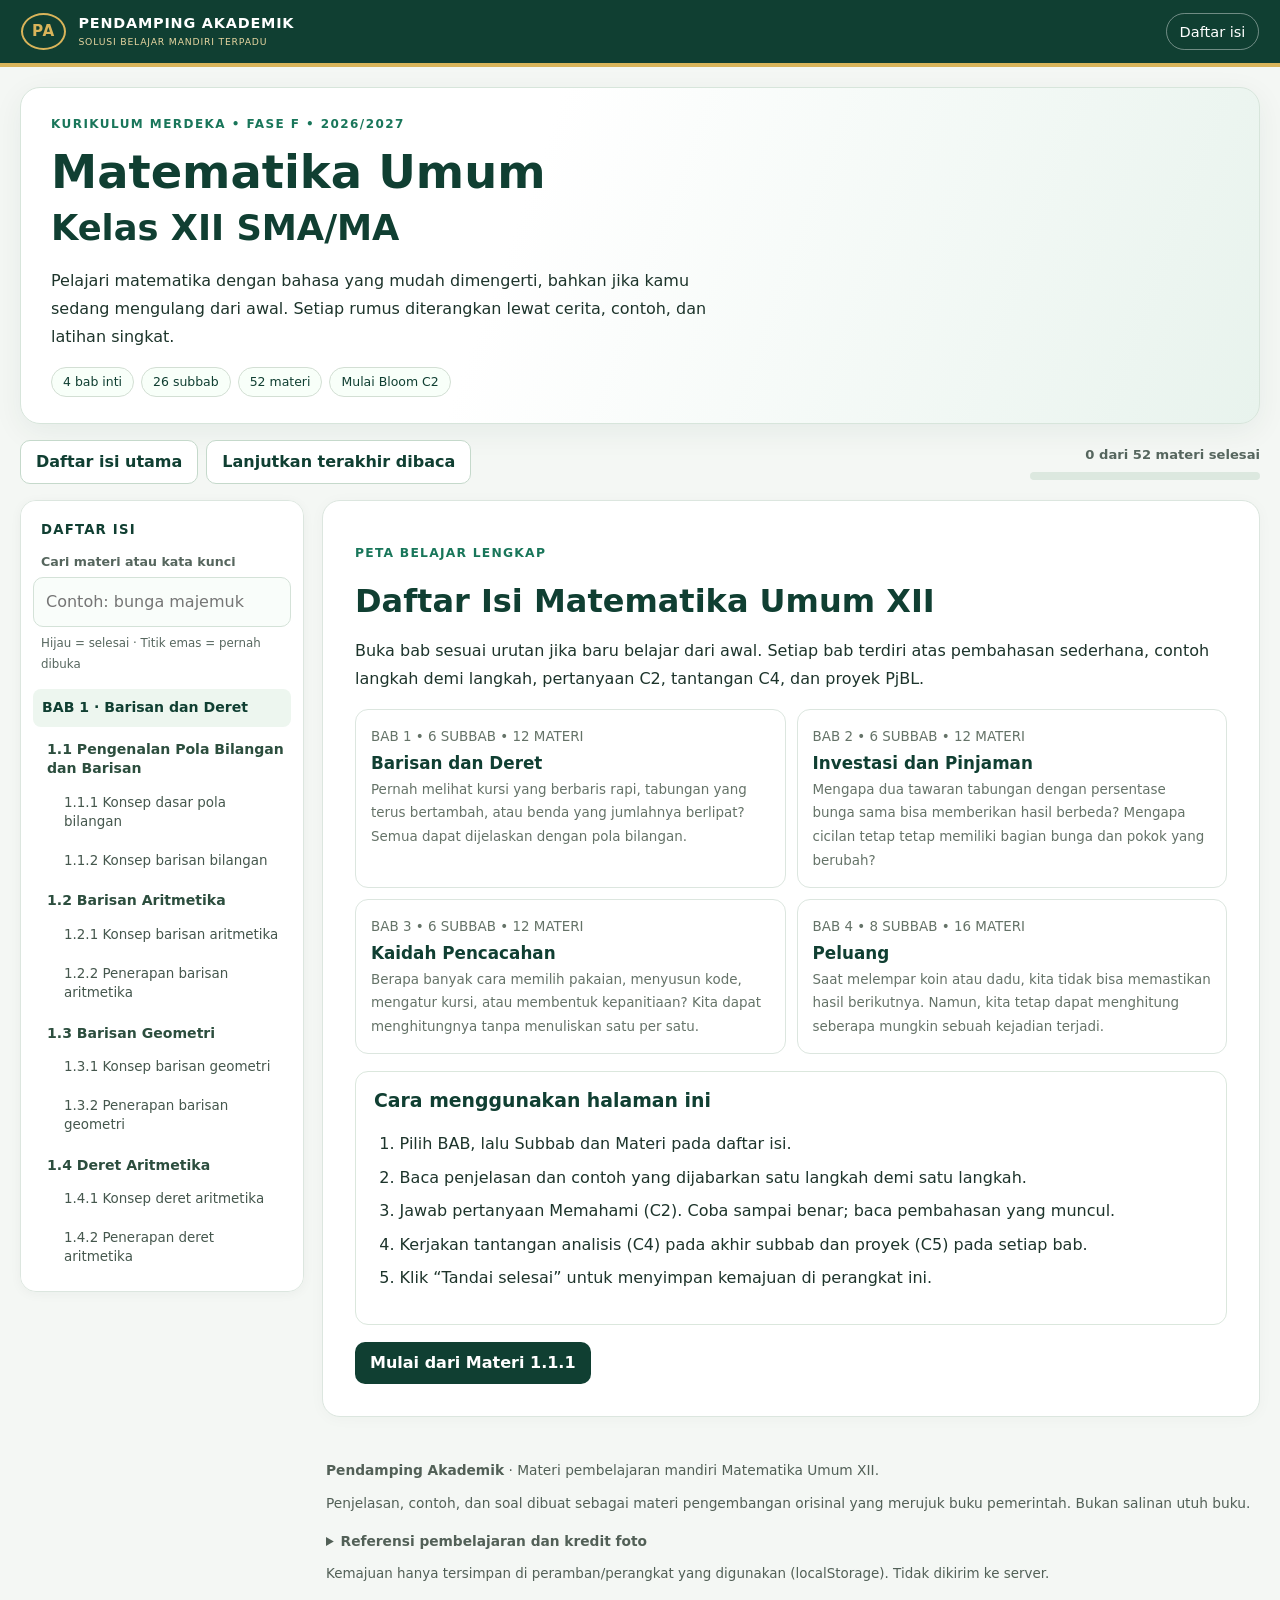
==== index.html @ 65727d61 "Add files via upload" ====
<!doctype html>
<html lang="id">
<head>
  <meta charset="utf-8">
  <meta name="viewport" content="width=device-width,initial-scale=1">
  <meta name="description" content="Materi Matematika Umum kelas XII SMA/MA Kurikulum Merdeka revisi 2025. Empat bab, 26 subbab, 52 materi, penjelasan sederhana, contoh soal, kuis C2, dan proyek PjBL.">
  <meta name="theme-color" content="#103f32">
  <meta name="robots" content="index, follow">
  <meta property="og:title" content="Matematika Umum Kelas XII — Pendamping Akademik">
  <meta property="og:description" content="Belajar dari nol: Barisan dan Deret, Investasi dan Pinjaman, Kaidah Pencacahan, Peluang.">
  <title>Matematika Umum Kelas XII SMA/MA | Pendamping Akademik</title>
  <link rel="stylesheet" href="style.css">
  <script defer src="materi.js"></script>
  <script defer src="app.js"></script>
</head>
<body>
  <a class="skip" href="#konten">Langsung ke materi</a>
  <header class="topbar">
    <div class="top-inner">
      <div class="brand"><span class="brand-mark" aria-hidden="true">PA</span><span><strong>PENDAMPING AKADEMIK</strong><small>SOLUSI BELAJAR MANDIRI TERPADU</small></span></div>
      <a class="top-link" href="#beranda">Daftar isi</a>
    </div>
  </header>
  <div class="shell">
    <section class="intro" aria-labelledby="headline">
      <div class="intro-copy"><p class="eyebrow">KURIKULUM MERDEKA • FASE F • 2026/2027</p>
      <h1 id="headline">Matematika Umum <span>Kelas XII SMA/MA</span></h1>
      <p>Pelajari matematika dengan bahasa yang mudah dimengerti, bahkan jika kamu sedang mengulang dari awal. Setiap rumus diterangkan lewat cerita, contoh, dan latihan singkat.</p>
      <div class="intro-tags"><span>4 bab inti</span><span>26 subbab</span><span>52 materi</span><span>Mulai Bloom C2</span></div>
      </div>
      <img class="intro-photo" src="https://images.unsplash.com/photo-1707902665498-a202981fb5ac?auto=format&fit=crop&w=1100&q=82" loading="lazy" alt="Foto nyata meja belajar dengan catatan, pensil, dan peralatan perhitungan" onerror="this.style.display='none'">
    </section>
    <section class="utility" aria-label="Navigasi dan kemajuan">
      <div class="utility-left"><button class="btn btn-ghost" id="homeBtn" type="button">Daftar isi utama</button><button class="btn btn-ghost" id="resumeBtn" type="button">Lanjutkan terakhir dibaca</button></div>
      <div class="progress-box"><span id="progressText">0 dari 52 materi selesai</span><div class="progress-track" role="progressbar" aria-label="Kemajuan belajar" aria-valuemin="0" aria-valuemax="100" aria-valuenow="0" id="progressTrack"><div class="progress-fill" id="progressFill"></div></div></div>
    </section>
    <div class="workspace">
      <aside class="sidebar" aria-label="Daftar isi">
        <div class="sidebar-title"><strong>DAFTAR ISI</strong><button type="button" class="btn-mini" id="sidebarClose">Tutup</button></div>
        <label class="search-label" for="searchInput">Cari materi atau kata kunci</label>
        <input id="searchInput" class="search" type="search" placeholder="Contoh: bunga majemuk" autocomplete="off">
        <p id="searchCount" class="search-count" aria-live="polite"></p>
        <nav id="toc" class="toc" aria-label="Bab, subbab, dan materi"></nav>
      </aside>
      <main class="main" id="konten" tabindex="-1">
        <button class="mobile-toc" id="sidebarOpen" type="button">Buka daftar isi semua bab</button>
        <div id="page" aria-live="polite"><p>Memuat materi pembelajaran…</p></div>
        <footer class="site-footer">
          <p><strong>Pendamping Akademik</strong> · Materi pembelajaran mandiri Matematika Umum XII.</p>
          <p>Penjelasan, contoh, dan soal dibuat sebagai materi pengembangan orisinal yang merujuk buku pemerintah. Bukan salinan utuh buku.</p>
          <details><summary>Referensi pembelajaran dan kredit foto</summary><div id="sources"></div></details>
          <p class="footnote">Kemajuan hanya tersimpan di peramban/perangkat yang digunakan (localStorage). Tidak dikirim ke server.</p>
        </footer>
      </main>
    </div>
  </div>
  <div id="sidebarBackdrop" class="backdrop" hidden></div>
  <noscript>Aktifkan JavaScript agar daftar isi, pembahasan, dan navigasi materi tampil. Data materi tersedia di file materi.json pada repositori ini.</noscript>
</body>
</html>
---- style.css ----
:root{--ink:#1d342b;--green:#103f32;--emerald:#19765a;--gold:#d9b45a;--bg:#f4f7f4;--line:#dce6df;--muted:#56665e;--white:#fff;--radius:16px;color-scheme:light}
*{box-sizing:border-box}html{scroll-behavior:smooth}body{margin:0;color:var(--ink);background:var(--bg);font:16px/1.75 system-ui,-apple-system,BlinkMacSystemFont,"Segoe UI",Arial,sans-serif}button,input{font:inherit}a{color:var(--emerald)}a:hover{text-decoration:underline}button{cursor:pointer}button:focus-visible,a:focus-visible,input:focus-visible{outline:3px solid #c8a247;outline-offset:3px}h1,h2,h3,h4{line-height:1.35;color:var(--green)}h1{font-size:clamp(1.9rem,4vw,2.9rem);margin:.2rem 0 1rem}h2{font-size:clamp(1.4rem,3vw,2rem);margin:0 0 .85rem}h3{font-size:1.18rem;margin:1.4rem 0 .6rem}p{margin:.6rem 0 1rem}ol,ul{padding-left:1.6rem}li{margin:.35rem 0}small,.footnote{font-size:.84rem}.skip{position:absolute;left:-999em;top:1rem;background:white;padding:1rem}.skip:focus{left:1rem;z-index:99}.topbar{background:var(--green);color:#fff;border-bottom:4px solid var(--gold)}.top-inner{max-width:1280px;margin:auto;padding:.8rem 1.3rem;display:flex;align-items:center;justify-content:space-between;gap:1rem}.brand{display:flex;align-items:center;gap:12px;line-height:1.15;letter-spacing:.05em}.brand strong{font-size:.9rem;display:block}.brand small{font-size:.58rem;display:block;margin-top:5px;color:#e6d5a0}.brand-mark{border:2px solid var(--gold);color:var(--gold);font-weight:800;padding:.5rem .58rem;border-radius:50%;font-size:.95rem}.top-link{color:#fff;font-size:.91rem;text-decoration:none;border:1px solid #ffffff66;border-radius:999px;padding:.28rem .8rem}.shell{max-width:1280px;margin:auto;padding:20px}.intro{border-radius:20px;background:linear-gradient(110deg,#fff 40%,#e8f3ed);display:flex;gap:18px;align-items:stretch;overflow:hidden;border:1px solid #d7e5db;min-height:235px;box-shadow:0 8px 30px #103f3210}.intro-copy{padding:26px 30px;flex:1}.intro-copy h1 span{display:block;font-size:.76em}.intro-copy p{max-width:700px}.intro-photo{object-fit:cover;max-width:33%;width:33%;min-width:215px;object-position:center}.eyebrow{font-size:.75rem!important;letter-spacing:.12em;font-weight:800;color:var(--emerald);margin:0 0 6px}.intro-tags{display:flex;flex-wrap:wrap;gap:7px}.intro-tags span{font-size:.78rem;color:var(--green);border:1px solid #d3dfd4;background:#f8fff9;border-radius:999px;padding:3px 11px}.utility{display:flex;align-items:center;justify-content:space-between;gap:15px;padding:16px 0}.utility-left{display:flex;flex-wrap:wrap;gap:8px}.btn{border:0;padding:9px 15px;border-radius:10px;font-weight:650;line-height:1.5;transition:.16s ease}.btn:hover{transform:translateY(-1px)}.btn-primary{background:var(--green);color:white}.btn-primary:hover{background:#1a6b4f}.btn-secondary{background:#ecf7f1;color:var(--green);border:1px solid #bcdac8}.btn-ghost{border:1px solid #c5d9cb;color:var(--green);background:#fff}.btn:disabled{opacity:.4;cursor:not-allowed;transform:none}.progress-box{min-width:170px;width:230px;max-width:42%;font-size:.82rem;font-weight:650;color:var(--muted);text-align:right}.progress-track{width:100%;height:8px;border-radius:99px;background:#dce8df;overflow:hidden;margin-top:5px}.progress-fill{height:100%;width:0%;background:var(--emerald);transition:width .3s}.workspace{display:grid;grid-template-columns:284px minmax(0,1fr);gap:18px;align-items:start}.sidebar{position:sticky;top:12px;max-height:88vh;overflow:auto;border:1px solid var(--line);background:#fff;border-radius:16px;padding:15px 12px;box-shadow:0 2px 12px #20352b0b;scrollbar-width:thin}.sidebar-title{display:flex;justify-content:space-between;align-items:center;padding:2px 8px 8px;color:var(--green);font-size:.83rem;letter-spacing:.09em}.search-label{font-size:.79rem;display:block;margin:2px 8px 4px;font-weight:600;color:var(--muted)}.search{width:100%;border:1px solid #d4e2d8;border-radius:10px;padding:10px 12px;outline:0;background:#f9fdfa}.search-count{font-size:.74rem;color:var(--muted);margin:6px 8px}.toc{font-size:.88rem}.toc-chap{border-top:1px solid var(--line);padding:8px 0}.toc-chap:first-child{border-top:0}.toc-chapter{width:100%;border:0;text-align:left;background:#edf6ef;color:var(--green);border-radius:8px;padding:9px;font-weight:800;line-height:1.4}.toc-section{margin:10px 0 5px;padding-left:10px}.toc-section-btn{width:100%;border:0;background:transparent;text-align:left;color:#2c4e3e;font-weight:760;padding:3px 4px;line-height:1.4}.toc-lesson{display:block;width:calc(100% - 11px);margin:4px 0 4px 11px;padding:7px 9px;border:1px solid transparent;border-radius:8px;text-align:left;font-size:.84rem;line-height:1.4;background:transparent;color:#45574d}.toc-lesson:hover,.toc-section-btn:hover{background:#edf7ef}.toc-lesson.active{border-color:#83bba0;background:#e7f4eb;color:#145d42;font-weight:750}.toc-lesson.done:before{content:'✓ ';color:#168353;font-weight:800}.toc-lesson.viewed:not(.done):before{content:'• ';color:#c09538;font-weight:800}.main{min-width:0}.mobile-toc,.btn-mini{display:none}.panel{background:white;border:1px solid var(--line);border-radius:18px;padding:clamp(17px,3vw,32px);box-shadow:0 2px 15px #20352b08;margin-bottom:16px}.breadcrumb{font-size:.79rem;color:var(--muted);margin-bottom:18px;display:flex;gap:6px;flex-wrap:wrap}.crumb{background:transparent;border:0;padding:0;color:var(--emerald);text-decoration:underline;font-weight:600}.kicker{text-transform:uppercase;font-size:.77rem;letter-spacing:.1em;color:var(--emerald);font-weight:800}.section-subtitle{font-size:1.04rem;color:#506357;margin-bottom:15px}.topic-lead{background:#f3f9f4;border-left:4px solid var(--emerald);padding:15px 18px;border-radius:0 11px 11px 0;font-size:1.02rem}.concept{border:1px solid #dbe7dd;padding:16px 18px;border-radius:13px;margin:17px 0;background:#fff}.concept h3{margin:0 0 8px}.concept p{margin-bottom:5px}.formula{background:#103f32;color:#f8eac3;padding:15px 18px;border-radius:12px;overflow-wrap:anywhere;font-size:1.08rem;font-weight:700;margin:16px 0;letter-spacing:.01em}.example{border:1px solid #e8d8a9;background:#fffdf5;border-radius:14px;padding:18px;margin:20px 0}.example h3{margin:0 0 8px}.steps{counter-reset:calcstep;list-style:none;padding-left:0}.steps li{counter-increment:calcstep;padding:8px 0 8px 44px;position:relative;border-bottom:1px solid #eee9d8}.steps li:last-child{border-bottom:0}.steps li::before{content:counter(calcstep);position:absolute;left:0;top:10px;width:27px;height:27px;border-radius:50%;background:#e9ddad;color:#5b4a13;text-align:center;font-size:.82rem;font-weight:800;line-height:27px}.answer{color:var(--green);font-weight:750;background:#edf7ef;border-radius:9px;padding:10px 13px;margin-top:9px}.trap{border-left:4px solid var(--gold);background:#fff9e8;padding:13px 15px;margin:16px 0;border-radius:0 10px 10px 0}.subtopics{margin:10px 0;display:flex;flex-wrap:wrap;gap:7px;padding:0;list-style:none}.subtopics li{display:block;background:#f6f7f2;border:1px solid #e1e7de;font-size:.82rem;padding:4px 9px;border-radius:8px;margin:0}.quiz{border:1px solid #c1dbcc;background:#f7fcf8;border-radius:15px;padding:18px;margin:24px 0}.quiz h3{margin:0 0 5px}.quiz button.choice{display:block;width:100%;text-align:left;padding:10px 12px;margin:8px 0;border:1px solid #bed3c4;border-radius:9px;background:white;color:var(--ink);font-weight:500}.quiz button.choice:hover:not(:disabled){background:#e7f5ec}.quiz button.choice.correct{border-color:#31946b;background:#dff5e8}.quiz button.choice.wrong{border-color:#ba7b6b;background:#fff1ed}.quiz button.choice:disabled{cursor:default}.quiz-feedback{margin-top:10px;font-weight:650}.quiz-feedback.ok{color:#0e7652}.quiz-feedback.no{color:#9d4c34}.chapter-photo{width:100%;height:200px;object-fit:cover;border-radius:13px;margin:8px 0}.photo-credit{font-size:.76rem;color:var(--muted);margin-top:-2px}.chapter-list{display:grid;grid-template-columns:repeat(2,minmax(0,1fr));gap:11px;margin:16px 0}.chapter-card{display:flex;flex-direction:column;text-align:left;border:1px solid var(--line);border-radius:13px;background:#fff;padding:15px;min-height:120px}.chapter-card:hover{background:#f1faf4;border-color:#87b99f}.chapter-card strong{font-size:1.05rem;color:var(--green)}.chapter-card small{color:#657368}.chapter-card img{width:100%;height:125px;object-fit:cover;border-radius:8px;margin-bottom:8px}.section-link{display:block;text-align:left;width:100%;padding:12px;border:1px solid var(--line);background:#fff;border-radius:10px;margin:8px 0;color:var(--green);font-weight:750}.section-link:hover{background:#edf8f0}.chapter-overview{border-left:4px solid var(--gold);padding:12px 16px;background:#fffaf1}.project{background:#f6f9ef;border:1px solid #dbe3b8;padding:18px;border-radius:13px;margin-top:20px}.project h3{margin:0 0 8px}.project li{margin-bottom:6px}.challenge{background:#f2f6fa;border-left:4px solid #6a91b5;padding:14px 18px;border-radius:0 9px 9px 0;margin:20px 0}.challenge p{margin:0}.nav-row{display:flex;gap:8px;flex-wrap:wrap;justify-content:space-between;margin-top:20px}.nav-row .btn{max-width:100%;white-space:normal;text-align:center}.end-actions{display:flex;gap:8px;flex-wrap:wrap;margin-top:20px}.done-status{font-size:.9rem;color:#166d50;align-self:center}.section-index ol{columns:2;column-gap:30px}.section-index li{break-inside:avoid}.section-index button{border:0;background:transparent;text-align:left;color:var(--emerald);padding:2px}.section-index button:hover{text-decoration:underline}.source-list{font-size:.85rem;margin-top:10px}.site-footer{padding:16px 4px 28px;color:#526057;font-size:.86rem}.site-footer p{margin:.55rem 0}.site-footer details{margin-top:14px}.site-footer summary{cursor:pointer;font-weight:700}.pill-level{font-weight:750;font-size:.76rem;color:#fff;background:var(--green);border-radius:999px;padding:3px 9px}.empty-result{padding:15px;color:var(--muted)}.backdrop{display:none}
@media(max-width:900px){.workspace{grid-template-columns:235px minmax(0,1fr);gap:12px}.intro-copy{padding:20px}.sidebar{padding:12px 8px}.chapter-list{grid-template-columns:1fr}.chapter-card img{height:140px}}
@media(max-width:700px){body{font-size:15.5px}.shell{padding:10px}.top-inner{padding:.7rem 12px}.intro{display:block}.intro-copy{padding:19px}.intro-photo{width:100%;max-width:none;min-width:0;height:150px;display:block}.utility{align-items:flex-start;flex-direction:column}.progress-box{max-width:100%;width:100%;text-align:left}.workspace{grid-template-columns:1fr}.sidebar{display:none;position:fixed;z-index:60;left:0;top:0;bottom:0;width:min(88vw,350px);max-height:100vh;border-radius:0;overflow:auto;padding:18px}.sidebar.open{display:block}.backdrop{display:block;position:fixed;inset:0;background:#0008;z-index:50}.backdrop[hidden]{display:none}.mobile-toc{display:block;width:100%;border:1px solid #bad5c3;background:#eaf6ee;padding:11px;border-radius:10px;margin-bottom:10px;color:var(--green);font-weight:750}.btn-mini{display:inline-block;border:0;background:transparent;color:var(--emerald);font-size:.8rem}.panel{padding:17px}.section-index ol{columns:1}.nav-row{flex-direction:column}.nav-row .btn{width:100%}.chapter-photo{height:150px}.brand strong{font-size:.76rem}.top-link{font-size:.8rem}}
@media print{.topbar,.intro,.utility,.sidebar,.mobile-toc,.site-footer,.nav-row,.end-actions,.quiz button,.skip{display:none!important}.workspace{display:block}.shell{padding:0}.panel{border:0;box-shadow:none}.main{width:100%}body{background:white;color:black}.quiz-feedback{display:none}.example,.concept,.formula{break-inside:avoid}}
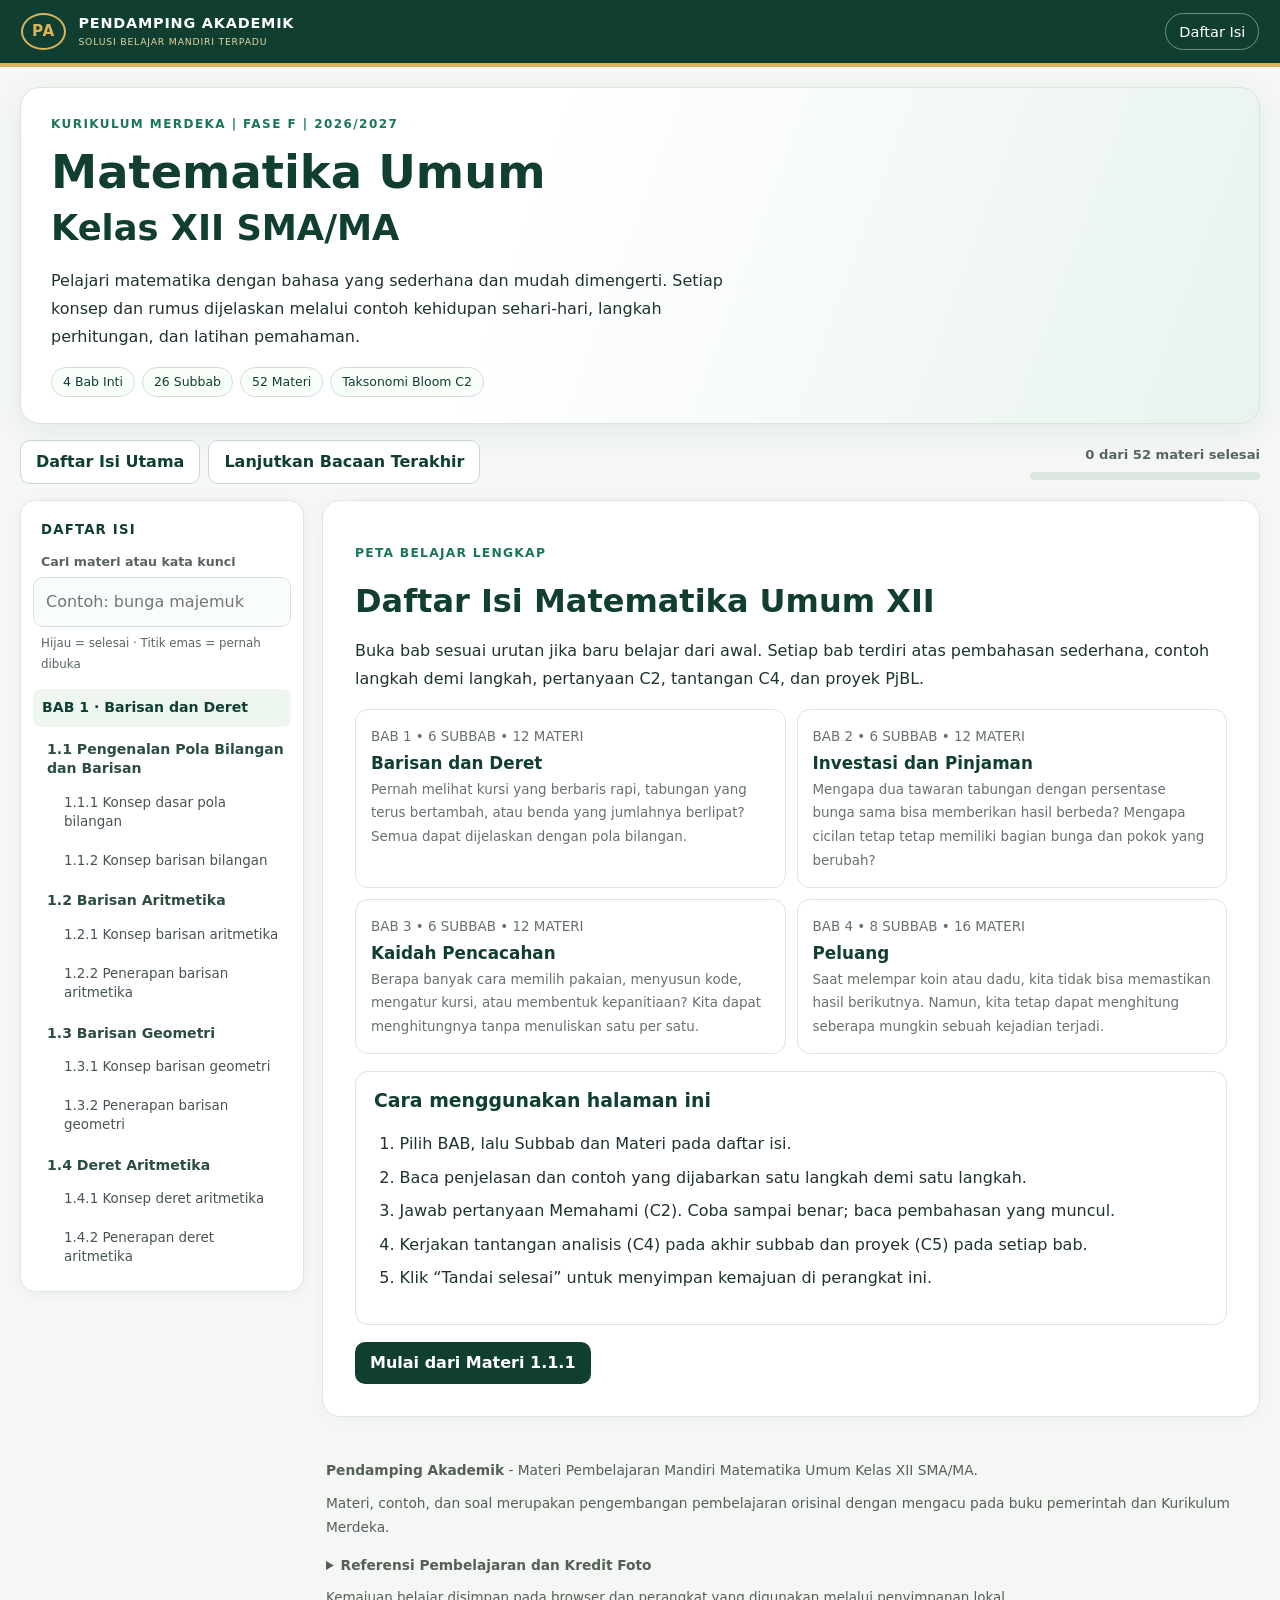
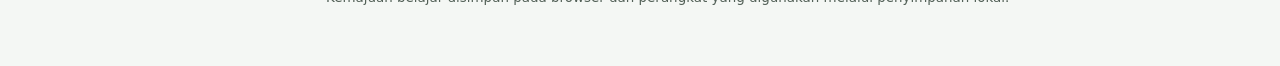
==== commit a10eadf7: "Update index.html" ====
--- a/index.html
+++ b/index.html
@@ -1,60 +1,264 @@
-<!doctype html>
+
+<!DOCTYPE html>
 <html lang="id">
+
 <head>
-  <meta charset="utf-8">
-  <meta name="viewport" content="width=device-width,initial-scale=1">
-  <meta name="description" content="Materi Matematika Umum kelas XII SMA/MA Kurikulum Merdeka revisi 2025. Empat bab, 26 subbab, 52 materi, penjelasan sederhana, contoh soal, kuis C2, dan proyek PjBL.">
+  <meta charset="UTF-8">
+  <meta name="viewport" content="width=device-width, initial-scale=1.0">
+
+  <meta name="description"
+    content="Materi Matematika Umum Kelas XII SMA/MA Kurikulum Merdeka 2025. Empat bab, 26 subbab, 52 materi, contoh soal, latihan C2, dan proyek PjBL.">
+
   <meta name="theme-color" content="#103f32">
   <meta name="robots" content="index, follow">
-  <meta property="og:title" content="Matematika Umum Kelas XII — Pendamping Akademik">
-  <meta property="og:description" content="Belajar dari nol: Barisan dan Deret, Investasi dan Pinjaman, Kaidah Pencacahan, Peluang.">
-  <title>Matematika Umum Kelas XII SMA/MA | Pendamping Akademik</title>
+
+  <meta property="og:title"
+    content="Matematika Umum Kelas XII | Pendamping Akademik">
+
+  <meta property="og:description"
+    content="Belajar Barisan dan Deret, Investasi dan Pinjaman, Kaidah Pencacahan, serta Peluang.">
+
+  <title>
+    Matematika Umum Kelas XII SMA/MA | Pendamping Akademik
+  </title>
+
   <link rel="stylesheet" href="style.css">
-  <script defer src="materi.js"></script>
-  <script defer src="app.js"></script>
+
+  <script src="materi.js" defer></script>
+  <script src="app.js" defer></script>
 </head>
+
 <body>
-  <a class="skip" href="#konten">Langsung ke materi</a>
+
+  <a class="skip" href="#konten">
+    Langsung ke materi
+  </a>
+
   <header class="topbar">
     <div class="top-inner">
-      <div class="brand"><span class="brand-mark" aria-hidden="true">PA</span><span><strong>PENDAMPING AKADEMIK</strong><small>SOLUSI BELAJAR MANDIRI TERPADU</small></span></div>
-      <a class="top-link" href="#beranda">Daftar isi</a>
+
+      <div class="brand">
+        <span class="brand-mark" aria-hidden="true">
+          PA
+        </span>
+
+        <span>
+          <strong>PENDAMPING AKADEMIK</strong>
+          <small>SOLUSI BELAJAR MANDIRI TERPADU</small>
+        </span>
+      </div>
+
+      <a class="top-link" href="#beranda">
+        Daftar Isi
+      </a>
+
     </div>
   </header>
+
   <div class="shell">
+
     <section class="intro" aria-labelledby="headline">
-      <div class="intro-copy"><p class="eyebrow">KURIKULUM MERDEKA • FASE F • 2026/2027</p>
-      <h1 id="headline">Matematika Umum <span>Kelas XII SMA/MA</span></h1>
-      <p>Pelajari matematika dengan bahasa yang mudah dimengerti, bahkan jika kamu sedang mengulang dari awal. Setiap rumus diterangkan lewat cerita, contoh, dan latihan singkat.</p>
-      <div class="intro-tags"><span>4 bab inti</span><span>26 subbab</span><span>52 materi</span><span>Mulai Bloom C2</span></div>
-      </div>
-      <img class="intro-photo" src="https://images.unsplash.com/photo-1707902665498-a202981fb5ac?auto=format&fit=crop&w=1100&q=82" loading="lazy" alt="Foto nyata meja belajar dengan catatan, pensil, dan peralatan perhitungan" onerror="this.style.display='none'">
+
+      <div class="intro-copy">
+
+        <p class="eyebrow">
+          KURIKULUM MERDEKA | FASE F | 2026/2027
+        </p>
+
+        <h1 id="headline">
+          Matematika Umum
+          <span>Kelas XII SMA/MA</span>
+        </h1>
+
+        <p>
+          Pelajari matematika dengan bahasa yang sederhana
+          dan mudah dimengerti.
+
+          Setiap konsep dan rumus dijelaskan melalui contoh
+          kehidupan sehari-hari, langkah perhitungan,
+          dan latihan pemahaman.
+        </p>
+
+        <div class="intro-tags">
+          <span>4 Bab Inti</span>
+          <span>26 Subbab</span>
+          <span>52 Materi</span>
+          <span>Taksonomi Bloom C2</span>
+        </div>
+
+      </div>
+
+      <img
+        class="intro-photo"
+        src="https://images.unsplash.com/photo-1707902665498-a202981fb5ac?auto=format&amp;fit=crop&amp;w=1100&amp;q=82"
+        loading="lazy"
+        alt="Foto meja belajar dengan catatan dan peralatan matematika"
+        onerror="this.style.display='none'">
+
     </section>
-    <section class="utility" aria-label="Navigasi dan kemajuan">
-      <div class="utility-left"><button class="btn btn-ghost" id="homeBtn" type="button">Daftar isi utama</button><button class="btn btn-ghost" id="resumeBtn" type="button">Lanjutkan terakhir dibaca</button></div>
-      <div class="progress-box"><span id="progressText">0 dari 52 materi selesai</span><div class="progress-track" role="progressbar" aria-label="Kemajuan belajar" aria-valuemin="0" aria-valuemax="100" aria-valuenow="0" id="progressTrack"><div class="progress-fill" id="progressFill"></div></div></div>
+
+    <section class="utility" aria-label="Navigasi dan kemajuan belajar">
+
+      <div class="utility-left">
+
+        <button
+          class="btn btn-ghost"
+          id="homeBtn"
+          type="button">
+          Daftar Isi Utama
+        </button>
+
+        <button
+          class="btn btn-ghost"
+          id="resumeBtn"
+          type="button">
+          Lanjutkan Bacaan Terakhir
+        </button>
+
+      </div>
+
+      <div class="progress-box">
+
+        <span id="progressText">
+          0 dari 52 materi selesai
+        </span>
+
+        <div
+          class="progress-track"
+          id="progressTrack"
+          role="progressbar"
+          aria-label="Kemajuan belajar"
+          aria-valuemin="0"
+          aria-valuemax="100"
+          aria-valuenow="0">
+
+          <div
+            class="progress-fill"
+            id="progressFill">
+          </div>
+
+        </div>
+
+      </div>
+
     </section>
+
     <div class="workspace">
-      <aside class="sidebar" aria-label="Daftar isi">
-        <div class="sidebar-title"><strong>DAFTAR ISI</strong><button type="button" class="btn-mini" id="sidebarClose">Tutup</button></div>
-        <label class="search-label" for="searchInput">Cari materi atau kata kunci</label>
-        <input id="searchInput" class="search" type="search" placeholder="Contoh: bunga majemuk" autocomplete="off">
-        <p id="searchCount" class="search-count" aria-live="polite"></p>
-        <nav id="toc" class="toc" aria-label="Bab, subbab, dan materi"></nav>
+
+      <aside class="sidebar" aria-label="Daftar isi pembelajaran">
+
+        <div class="sidebar-title">
+
+          <strong>DAFTAR ISI</strong>
+
+          <button
+            type="button"
+            class="btn-mini"
+            id="sidebarClose">
+            Tutup
+          </button>
+
+        </div>
+
+        <label
+          class="search-label"
+          for="searchInput">
+          Cari materi atau kata kunci
+        </label>
+
+        <input
+          id="searchInput"
+          class="search"
+          type="search"
+          placeholder="Contoh: bunga majemuk"
+          autocomplete="off">
+
+        <p
+          id="searchCount"
+          class="search-count"
+          aria-live="polite">
+        </p>
+
+        <nav
+          id="toc"
+          class="toc"
+          aria-label="Bab, subbab, dan materi">
+        </nav>
+
       </aside>
-      <main class="main" id="konten" tabindex="-1">
-        <button class="mobile-toc" id="sidebarOpen" type="button">Buka daftar isi semua bab</button>
-        <div id="page" aria-live="polite"><p>Memuat materi pembelajaran…</p></div>
+
+      <main
+        class="main"
+        id="konten"
+        tabindex="-1">
+
+        <button
+          class="mobile-toc"
+          id="sidebarOpen"
+          type="button">
+          Buka Daftar Isi Semua Bab
+        </button>
+
+        <div
+          id="page"
+          aria-live="polite">
+
+          <p>
+            Memuat materi pembelajaran...
+          </p>
+
+        </div>
+
         <footer class="site-footer">
-          <p><strong>Pendamping Akademik</strong> · Materi pembelajaran mandiri Matematika Umum XII.</p>
-          <p>Penjelasan, contoh, dan soal dibuat sebagai materi pengembangan orisinal yang merujuk buku pemerintah. Bukan salinan utuh buku.</p>
-          <details><summary>Referensi pembelajaran dan kredit foto</summary><div id="sources"></div></details>
-          <p class="footnote">Kemajuan hanya tersimpan di peramban/perangkat yang digunakan (localStorage). Tidak dikirim ke server.</p>
+
+          <p>
+            <strong>Pendamping Akademik</strong>
+            - Materi Pembelajaran Mandiri
+            Matematika Umum Kelas XII SMA/MA.
+          </p>
+
+          <p>
+            Materi, contoh, dan soal merupakan
+            pengembangan pembelajaran orisinal
+            dengan mengacu pada buku pemerintah
+            dan Kurikulum Merdeka.
+          </p>
+
+          <details>
+
+            <summary>
+              Referensi Pembelajaran dan Kredit Foto
+            </summary>
+
+            <div id="sources"></div>
+
+          </details>
+
+          <p class="footnote">
+            Kemajuan belajar disimpan pada browser
+            dan perangkat yang digunakan melalui
+            penyimpanan lokal.
+          </p>
+
         </footer>
+
       </main>
+
     </div>
+
   </div>
-  <div id="sidebarBackdrop" class="backdrop" hidden></div>
-  <noscript>Aktifkan JavaScript agar daftar isi, pembahasan, dan navigasi materi tampil. Data materi tersedia di file materi.json pada repositori ini.</noscript>
+
+  <div
+    id="sidebarBackdrop"
+    class="backdrop"
+    hidden>
+  </div>
+
+  <noscript>
+    Aktifkan JavaScript pada browser agar
+    daftar isi, materi, dan navigasi pembelajaran
+    dapat digunakan.
+  </noscript>
+
 </body>
 </html>
